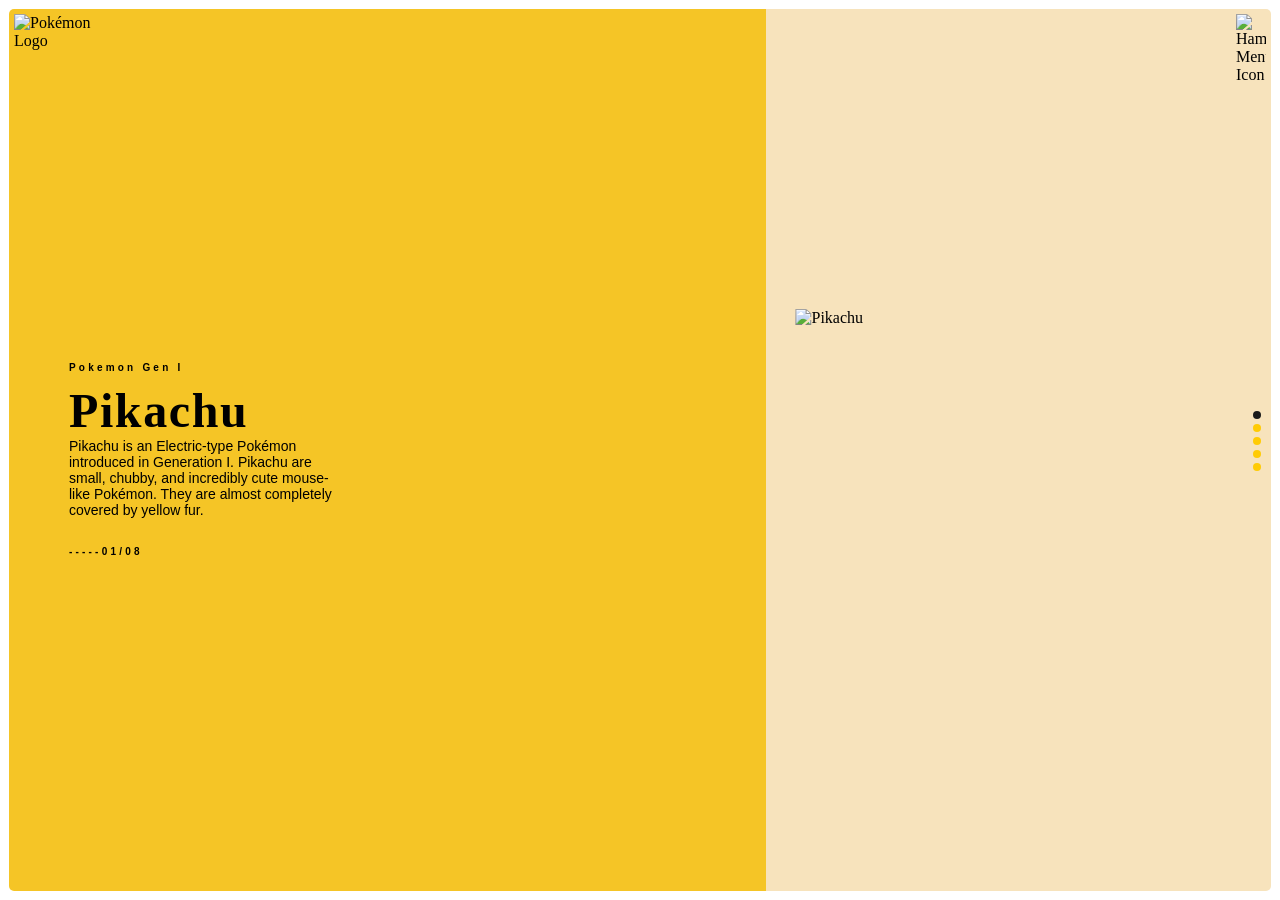
==== Assignment 1/index.html @ b9693893 "initial commit" ====
<!DOCTYPE html>
<html lang="en">
<head>
    <meta charset="UTF-8">
    <meta name="viewport" content="width=device-width, initial-scale=1.0">
    <title>Assignment 1</title>
    <link rel="stylesheet" href="styles.css">
</head>
<body>

    <div class="layout-container">
        
        <div class="bg-left">
            <img src="/Assets/Pokeball--Streamline-Tabler.svg" alt="Watermark" class = "watermark">
        </div>
        <div class="bg-right"></div>

        <nav class="top-nav">
            <div class="logo">
                <img src="/Assets/Logo.png" alt="Pokémon Logo">
            </div>
                
            <div class ="hamburger-menu">
                
                <img src="/Assets/menu-line.svg" alt="Hamburger Menu Icon">
            </div>
            
        </nav>

        <main class="content-container">
            
            <section class="text-content">
                <h3 class="subheading">Pokemon Gen I </h3>
                <h1 class="main-heading">Pikachu</h1>
                <p class="description">
                    Pikachu is an Electric-type Pokémon introduced in Generation I. 
                    Pikachu are small, chubby, and incredibly cute mouse-like Pokémon. 
                    They are almost completely covered by yellow fur.
                </p>
                <br>
                <h3 class ="subheading">-----01/08</h3>
               
               
            </section>
            
            <img class="hero-image" src="/Assets/pikachu.png" alt="Pikachu">

            <aside class="pagination-dots">
                <span class="dot active"></span>
                <span class="dot"></span>
                <span class="dot"></span>
                <span class="dot"></span>
                <span class="dot"></span>
            </aside>

        </main>

    </div>

</body>
</html>
---- Assignment 1/styles.css ----
*{
        
    box-sizing: border-box;
}

html, body {

    margin: 0;
    padding: 0;
    width: 100%;
    height: 100%;
    overflow: hidden;
}
   



.layout-container {
    width: 100%;
    height: 100vh;
    border: 9px solid #FFFFFF;
    display: flex; 
    
    position: relative; 
    overflow: hidden; 
}


.bg-left {
    background-color: #f5c526;
    width: 60%;
    height: 100%;
    border-top-left-radius: 5px;
    border-bottom-left-radius: 5px;
    position:relative;
    overflow:hidden;
}

.bg-right {
    background-color: #f7e3bc;
    width: 40%;
    height: 100%;
    border-top-right-radius: 5px;
    border-bottom-right-radius: 5px;
}

.logo img{
    width: 100px;
    height: auto;
    display: flex;
}

.hamburger-menu{
    width: 30px;
    height: 20px;
    display: flex;
    flex-direction: column;
    justify-content: space-between;
    cursor: pointer;
}
.top-nav {
    
    position: absolute;
    top: 0;
    left: 0;
    width: 100%;
    padding:5px;
    
    
    display: flex;
    justify-content: space-between;
    
    
    
    z-index: 10;
}


.hero-image {
    
    position: absolute;
    
    
    top: 50%; 
    
    
    left: 65%;
    height:300px;
    
   
    
    transform: translate(-50%, -50%); 
    
    z-index: 5;
    
}


.content-container {
    
    position: absolute;
    top: 0;
    left: 0;
    width: 100%;
    height: 100vh;
    padding: 60px;
    
    display: flex;
    align-items: center; 
    z-index: 2;
}

.text-content {
    
    max-width: 275px; 
    position: relative;
    z-index:2;
}

h1, p {
  margin: 0;
}

.main-heading {
   font-family: "Poppins";
   font-weight: bold;
   font-size: 3rem;
   letter-spacing: 0.1rem;
   margin-top:0px;
   
}

.subheading {
    font-family: "Poppins", sans-serif;
    font-size: 10px;
    padding:0px; 
    letter-spacing: 0.2rem;       
}

.description{
    font-family:"Poppins", sans-serif;
    font-size: 14px;
}


.pagination-dots {
    
    position: absolute;
    right: 10px;
    top:50%;
    display: flex;
    flex-direction: column;
    transform: translateY(-80%);
    gap: 5px;
}

.dot {
    width: 8px;
    height: 8px;
    border-radius: 50%;
    background-color: #FFCB05; /* Inactive color */
}

.dot.active {
    background-color: #1A1A1A; /* Active color */
}





.watermark {
   position: absolute;
    bottom: -35px; 
    left: 50px; 
    width: 100px; 
    opacity: 0.1; 
    z-index: 1; 
    pointer-events: none;
}
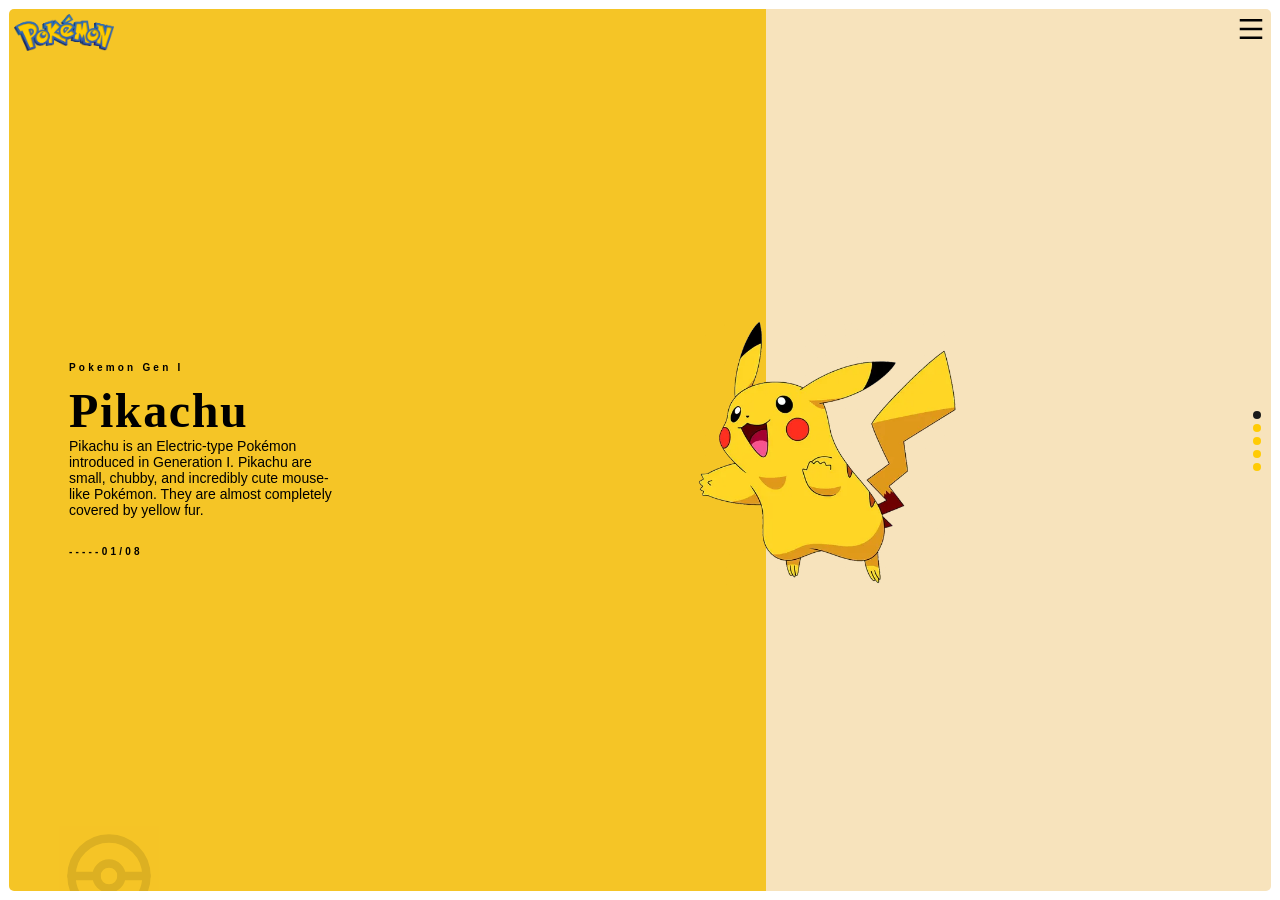
==== commit 13e3651c: "add images" ====
--- a/Assignment 1/index.html
+++ b/Assignment 1/index.html
@@ -11,18 +11,18 @@
     <div class="layout-container">
         
         <div class="bg-left">
-            <img src="/Assets/Pokeball--Streamline-Tabler.svg" alt="Watermark" class = "watermark">
+            <img src="Assets/Pokeball--Streamline-Tabler.svg" alt="Watermark" class = "watermark">
         </div>
         <div class="bg-right"></div>
 
         <nav class="top-nav">
             <div class="logo">
-                <img src="/Assets/Logo.png" alt="Pokémon Logo">
+                <img src="Assets/Logo.png" alt="Pokémon Logo">
             </div>
                 
             <div class ="hamburger-menu">
                 
-                <img src="/Assets/menu-line.svg" alt="Hamburger Menu Icon">
+                <img src="Assets/menu-line.svg" alt="Hamburger Menu Icon">
             </div>
             
         </nav>
@@ -43,7 +43,7 @@
                
             </section>
             
-            <img class="hero-image" src="/Assets/pikachu.png" alt="Pikachu">
+            <img class="hero-image" src="Assets/pikachu.png" alt="Pikachu">
 
             <aside class="pagination-dots">
                 <span class="dot active"></span>
